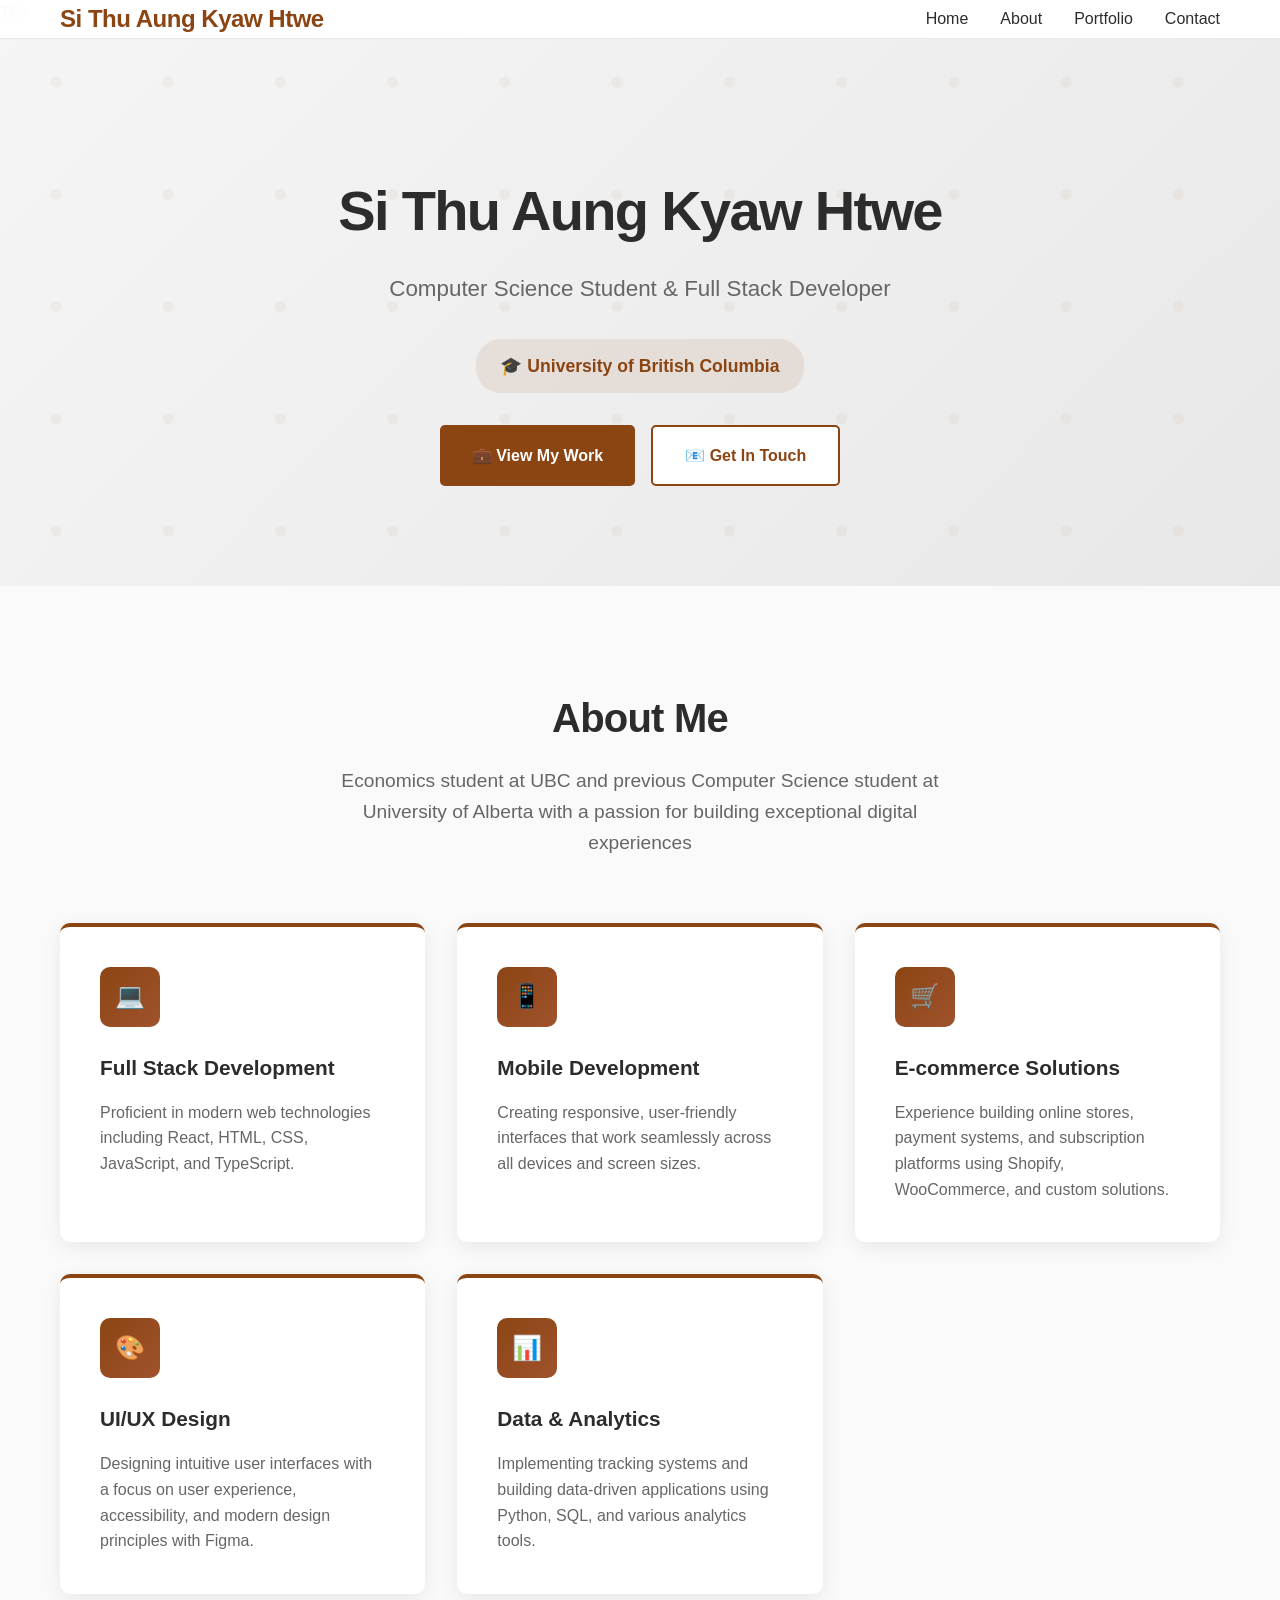
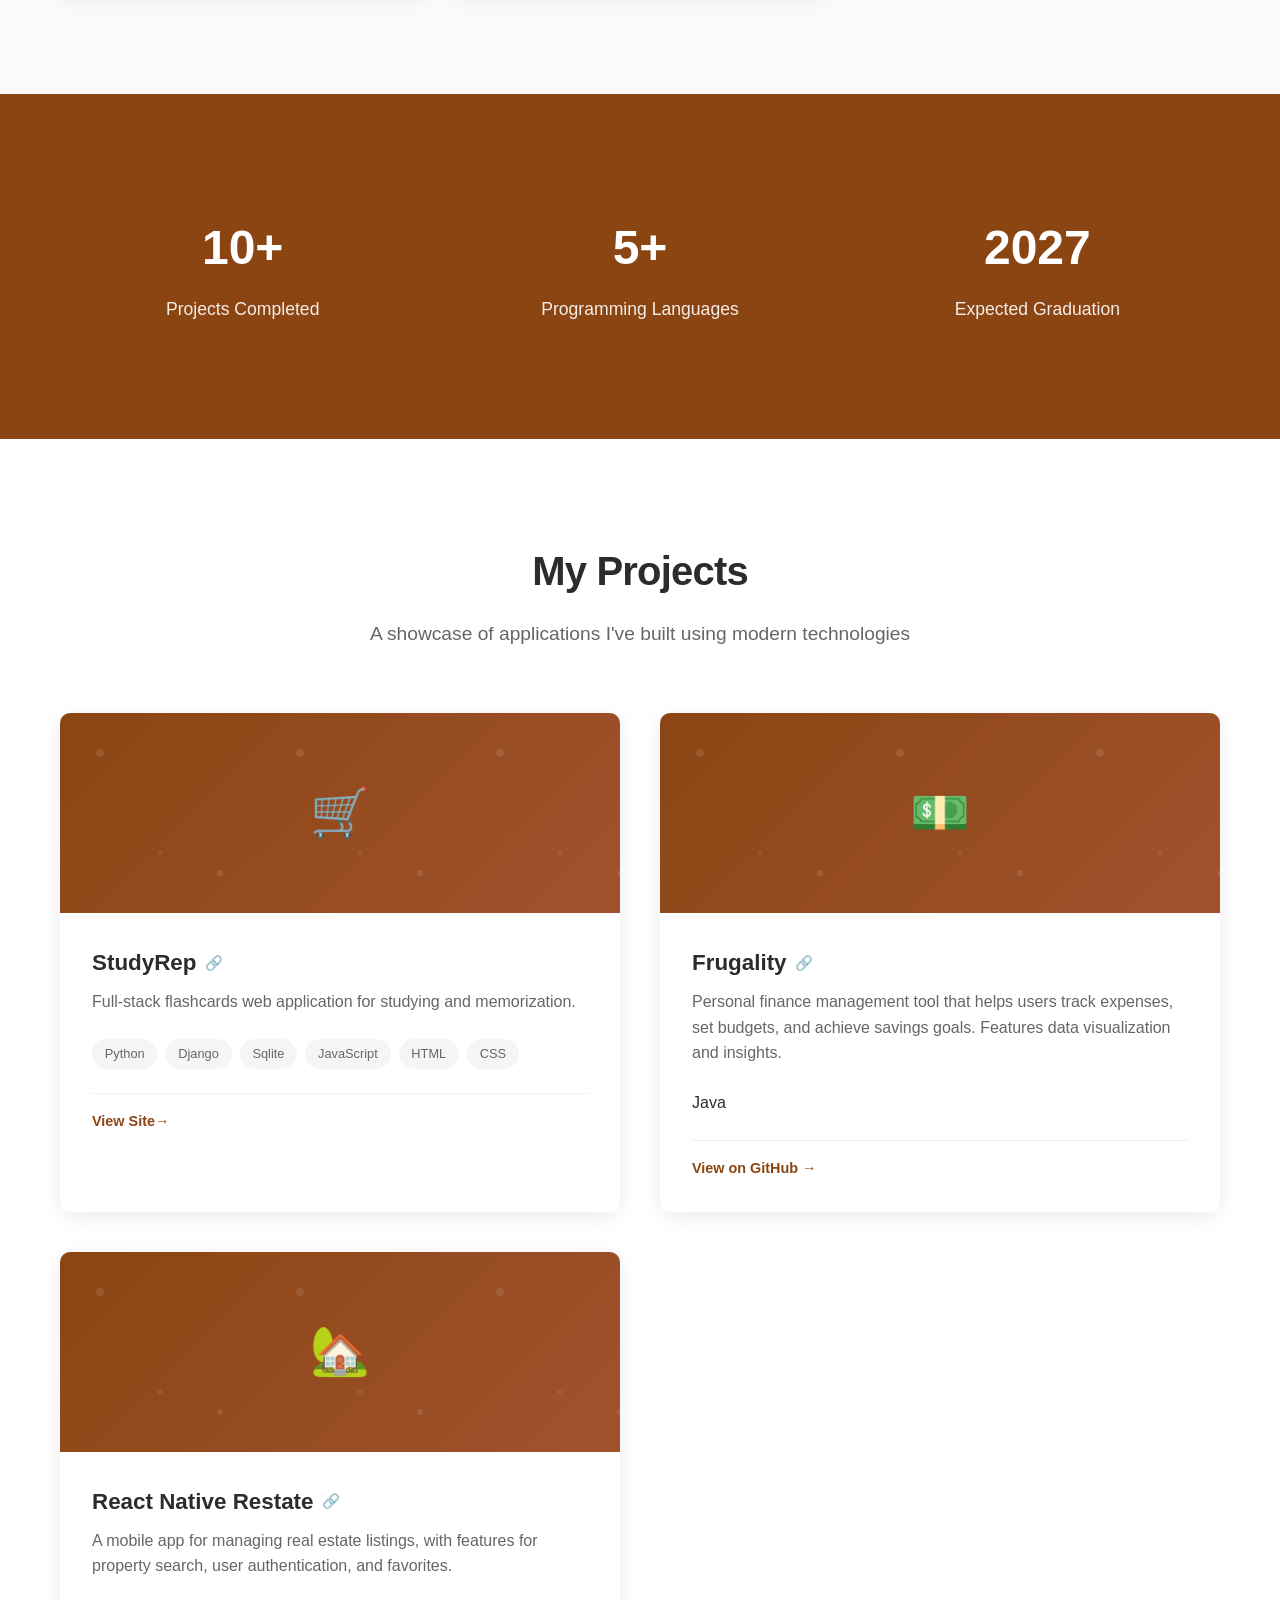
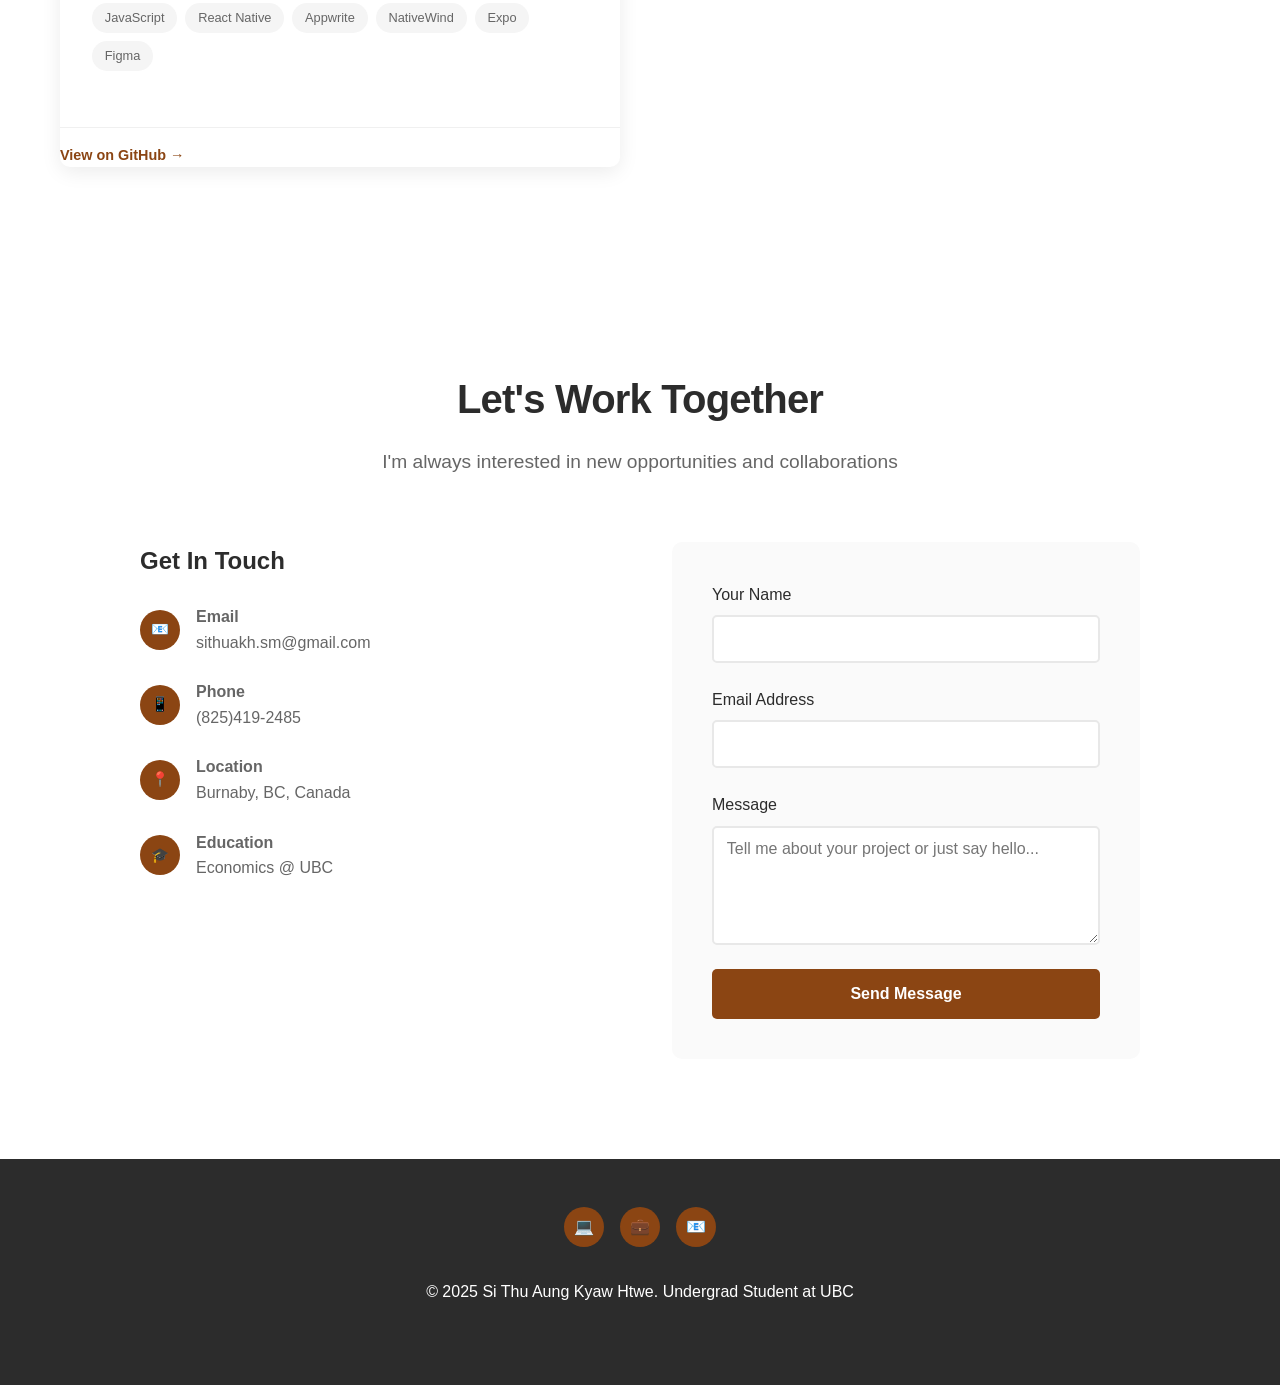
==== index.html @ 20fc5882 "Initial commit: Add portfolio website" ====
The <!DOCTYPE html>
<html lang="en">
<head>
    <meta charset="UTF-8">
    <meta name="viewport" content="width=device-width, initial-scale=1.0">
    <title>Si Thu - Full Stack Developer</title>
    <link rel="stylesheet" href="css/styles.css">
</head>
<body>
    <header id="header">
        <nav class="container">
            <div class="logo">Si Thu Aung Kyaw Htwe</div>
            <ul class="nav-links">
                <li><a href="#home">Home</a></li>
                <li><a href="#about">About</a></li>
                <li><a href="#portfolio">Portfolio</a></li>
                <li><a href="#contact">Contact</a></li>
            </ul>
        </nav>
    </header>

    <section id="home" class="hero">
        <div class="container hero-content">
            <h1>Si Thu Aung Kyaw Htwe</h1>
            <p class="subtitle">Computer Science Student & Full Stack Developer</p>
            <div class="focus-text">🎓 University of British Columbia</div>
            <div class="cta-buttons">
                <a href="#portfolio" class="btn btn-primary">
                    💼 View My Work
                </a>
                <a href="#contact" class="btn btn-secondary">
                    📧 Get In Touch
                </a>
            </div>
        </div>
    </section>

    <section id="about" class="expertise">
        <div class="container">
            <div class="section-header">
                <h2 class="section-title">About Me</h2>
                <p class="section-subtitle">Economics student at UBC and previous Computer Science student at University of Alberta with a passion for building exceptional digital experiences</p>
            </div>
            <div class="expertise-grid">
                <div class="expertise-card fade-in stagger-1">
                    <div class="expertise-icon">💻</div>
                    <h3>Full Stack Development</h3>
                    <p>Proficient in modern web technologies including React, HTML, CSS, JavaScript, and TypeScript.</p>
                </div>
                <div class="expertise-card fade-in stagger-2">
                    <div class="expertise-icon">📱</div>
                    <h3>Mobile Development</h3>
                    <p>Creating responsive, user-friendly interfaces that work seamlessly across all devices and screen sizes.</p>
                </div>
                <div class="expertise-card fade-in stagger-3">
                    <div class="expertise-icon">🛒</div>
                    <h3>E-commerce Solutions</h3>
                    <p>Experience building online stores, payment systems, and subscription platforms using Shopify, WooCommerce, and custom solutions.</p>
                </div>
                <div class="expertise-card fade-in stagger-1">
                    <div class="expertise-icon">🎨</div>
                    <h3>UI/UX Design</h3>
                    <p>Designing intuitive user interfaces with a focus on user experience, accessibility, and modern design principles with Figma.</p>
                </div>
                <div class="expertise-card fade-in stagger-2">
                    <div class="expertise-icon">📊</div>
                    <h3>Data & Analytics</h3>
                    <p>Implementing tracking systems and building data-driven applications using Python, SQL, and various analytics tools.</p>
                </div>
            </div>
        </div>
    </section>

    <section class="stats">
        <div class="container">
            <div class="stats-grid">
                <div class="stat-item">
                    <div class="stat-number">10+</div>
                    <div class="stat-label">Projects Completed</div>
                </div>
                <div class="stat-item">
                    <div class="stat-number">5+</div>
                    <div class="stat-label">Programming Languages</div>
                </div>
                <div class="stat-item">
                    <div class="stat-number">2027</div>
                    <div class="stat-label">Expected Graduation</div>
                </div>
            </div>
        </div>
    </section>

    <section id="portfolio" class="portfolio">
        <div class="container">
            <div class="section-header">
                <h2 class="section-title">My Projects</h2>
                <p class="section-subtitle">A showcase of applications I've built using modern technologies</p>
            </div>
            <div class="portfolio-grid">
                <a href="https://studyrep.org" target="_blank" class="project-card">
                    <div class="project-image">🛒</div>
                    <div class="project-content">
                        <h3 class="project-title">StudyRep<span class="github-icon">🔗</span></h3>
                        <p class="project-description">Full-stack flashcards web application for studying and memorization.</p>
                        <div class="project-tags">
                            <span class="tag">Python</span>
                            <span class="tag">Django</span>
                            <span class="tag">Sqlite</span>
                            <span class="tag">JavaScript</span>
                            <span class="tag">HTML</span>
                            <span class="tag">CSS</span>
                        </div>
                        <div class="project-footer">
                            <span class="view-project">View Site→</span>
                        </div>
                    </div>
                </a>
                
                <a href="https://github.com/samstakh/frugality" target="_blank" class="project-card">
                    <div class="project-image">💵</div>
                    <div class="project-content">
                        <h3 class="project-title">Frugality <span class="github-icon">🔗</span></h3>
                        <p class="project-description">Personal finance management tool that helps users track expenses, set budgets, and achieve savings goals. Features data visualization and insights.</p>
                        <div class="project-tags"
                            <span class="tag">Java</span>
                        </div>
                        <div class="project-footer">
                            <span class="view-project">View on GitHub →</span>
                        </div>
                    </div>
                </a>

                <a href="https://github.com/samstakh/react_native_restate" target="_blank" class="project-card">
                    <div class="project-image">🏡</div>
                    <div class="project-content">
                        <h3 class="project-title">React Native Restate <span class="github-icon">🔗</span></h3>
                        <p class="project-description">A mobile app for managing real estate listings, with features for property search, user authentication, and favorites.</p>
                        <div class="project-tags">
                            <span class="tag">JavaScript</span>
                            <span class="tag">React Native</span>
                            <span class="tag">Appwrite</span>
                            <span class="tag">NativeWind</span>
                            <span class="tag">Expo</span>
                            <span class="tag">Figma</span>
                        </div>
                        </div>
                        <div class="project-footer">
                            <span class="view-project">View on GitHub →</span>
                        </div>
                    </div>
                </a>
            </div>
        </div>
    </section>

    <section id="contact" class="contact">
        <div class="container">
            <div class="section-header">
                <h2 class="section-title">Let's Work Together</h2>
                <p class="section-subtitle">I'm always interested in new opportunities and collaborations</p>
            </div>
            <div class="contact-content">
                <div class="contact-info">
                    <h3>Get In Touch</h3>
                    <div class="contact-item">
                        <div class="contact-icon">📧</div>
                        <div>
                            <strong>Email</strong><br>
                            sithuakh.sm@gmail.com
                        </div>
                    </div>
                    <div class="contact-item">
                        <div class="contact-icon">📱</div>
                        <div>
                            <strong>Phone</strong><br>
                            (825)419-2485
                        </div>
                    </div>
                    <div class="contact-item">
                        <div class="contact-icon">📍</div>
                        <div>
                            <strong>Location</strong><br>
                            Burnaby, BC, Canada
                        </div>
                    </div>
                    <div class="contact-item">
                        <div class="contact-icon">🎓</div>
                        <div>
                            <strong>Education</strong><br>
                            Economics @ UBC
                        </div>
                    </div>
                </div>
                
                <form class="contact-form" onsubmit="handleSubmit(event)">
                    <div class="form-group">
                        <label for="name">Your Name</label>
                        <input type="text" id="name" name="name" required>
                    </div>
                    <div class="form-group">
                        <label for="email">Email Address</label>
                        <input type="email" id="email" name="email" required>
                    </div>
                    <div class="form-group">
                        <label for="project">Message</label>
                        <textarea id="project" name="project" rows="5" placeholder="Tell me about your project or just say hello..." required></textarea>
                    </div>
                    <button type="submit" class="submit-btn">Send Message</button>
                </form>
            </div>
        </div>
    </section>

    <footer>
        <div class="container">
            <div class="footer-content">
                <div class="social-links">
                    <a href="https://github.com/samstakh" target="_blank" class="social-link">💻</a>
                    <a href="https://www.linkedin.com/in/si-thu-aung-kyaw-htwe-828872287" target="_blank" class="social-link">💼</a>
                    <a href="mailto:sithuakh.sm@gmail.com" class="social-link">📧</a>
                </div>
                <p>&copy; 2025 Si Thu Aung Kyaw Htwe. Undergrad Student at UBC</p>
            </div>
        </div>
    </footer>

    <script>
        // Header scroll effect
        window.addEventListener('scroll', function() {
            const header = document.getElementById('header');
            if (window.scrollY > 100) {
                header.classList.add('header-scrolled');
            } else {
                header.classList.remove('header-scrolled');
            }
        });

        // Smooth scrolling for navigation links
        document.querySelectorAll('a[href^="#"]').forEach(anchor => {
            anchor.addEventListener('click', function (e) {
                e.preventDefault();
                const target = document.querySelector(this.getAttribute('href'));
                target.scrollIntoView({
                    behavior: 'smooth',
                    block: 'start'
                });
            });
        });

        // Form submission handler
        function handleSubmit(event) {
            event.preventDefault();
            alert('Thank you for your message! I\'ll get back to you soon.');
            event.target.reset();
        }

        // Add animation on scroll
        const observerOptions = {
            threshold: 0.1,
            rootMargin: '0px 0px -50px 0px'
        };

        const observer = new IntersectionObserver(function(entries) {
            entries.forEach(entry => {
                if (entry.isIntersecting) {
                    entry.target.style.opacity = '1';
                    entry.target.style.transform = 'translateY(0)';
                }
            });
        }, observerOptions);

        // Observe elements for animation
        document.querySelectorAll('.expertise-card, .project-card').forEach(el => {
            el.style.opacity = '0';
            el.style.transform = 'translateY(30px)';
            el.style.transition = 'all 0.6s ease-out';
            observer.observe(el);
        });
    </script>
</body>
</html>
---- css/styles.css ----
* {
    margin: 0;
    padding: 0;
    box-sizing: border-box;
}

body {
    font-family: -apple-system, BlinkMacSystemFont, 'Segoe UI', Roboto, 'Helvetica Neue', Arial, sans-serif;
    line-height: 1.6;
    color: #2c2c2c;
    scroll-behavior: smooth;
}

.container {
    max-width: 1200px;
    margin: 0 auto;
    padding: 0 20px;
}

/* Header & Navigation */
header {
    background: rgba(255, 255, 255, 0.95);
    backdrop-filter: blur(10px);
    border-bottom: 1px solid #e8e8e8;
    position: fixed;
    width: 100%;
    top: 0;
    z-index: 1000;
    transition: all 0.3s ease;
}

.header-scrolled {
    box-shadow: 0 2px 20px rgba(0,0,0,0.1);
}

nav {
    display: flex;
    justify-content: space-between;
    align-items: center;
    padding: 1rem 0;
}

.logo {
    font-size: 1.5rem;
    font-weight: 700;
    color: #8B4513;
    letter-spacing: -0.02em;
}

.nav-links {
    display: flex;
    list-style: none;
    gap: 2rem;
}

.nav-links a {
    color: #2c2c2c;
    text-decoration: none;
    font-weight: 500;
    transition: color 0.3s;
    position: relative;
}

.nav-links a::after {
    content: '';
    position: absolute;
    bottom: -5px;
    left: 0;
    width: 0;
    height: 2px;
    background: #8B4513;
    transition: width 0.3s;
}

.nav-links a:hover::after {
    width: 100%;
}

.nav-links a:hover {
    color: #8B4513;
}

/* Hero Section */
.hero {
    background: linear-gradient(135deg, #f5f5f5 0%, #e8e8e8 100%);
    padding: 140px 0 100px;
    text-align: center;
    position: relative;
    overflow: hidden;
}

.hero::before {
    content: '';
    position: absolute;
    top: 0;
    left: 0;
    right: 0;
    bottom: 0;
    background: url('data:image/svg+xml,<svg xmlns="http://www.w3.org/2000/svg" viewBox="0 0 100 100"><defs><pattern id="coffee-pattern" width="20" height="20" patternUnits="userSpaceOnUse"><circle cx="10" cy="10" r="1" fill="rgba(139,69,19,0.1)"/></pattern></defs><rect width="100" height="100" fill="url(%23coffee-pattern)"/></svg>');
    opacity: 0.5;
}

.hero-content {
    position: relative;
    z-index: 2;
}

.hero h1 {
    font-size: 3.5rem;
    font-weight: 700;
    margin-bottom: 1rem;
    color: #2c2c2c;
    letter-spacing: -0.03em;
}

.hero .subtitle {
    font-size: 1.4rem;
    color: #666;
    margin-bottom: 2rem;
    font-weight: 400;
}

.hero .focus-text {
    font-size: 1.1rem;
    color: #8B4513;
    background: rgba(139, 69, 19, 0.1);
    padding: 0.8rem 1.5rem;
    border-radius: 25px;
    display: inline-block;
    margin-bottom: 2rem;
    font-weight: 600;
}

.cta-buttons {
    display: flex;
    gap: 1rem;
    justify-content: center;
    flex-wrap: wrap;
}

.btn {
    display: inline-flex;
    align-items: center;
    gap: 0.5rem;
    padding: 1rem 2rem;
    text-decoration: none;
    border-radius: 5px;
    font-weight: 600;
    transition: all 0.3s;
    font-size: 1rem;
}

.btn-primary {
    background: #8B4513;
    color: white;
}

.btn-primary:hover {
    background: #6B3410;
    transform: translateY(-2px);
    box-shadow: 0 5px 15px rgba(139, 69, 19, 0.3);
}

.btn-secondary {
    background: white;
    color: #8B4513;
    border: 2px solid #8B4513;
}

.btn-secondary:hover {
    background: #8B4513;
    color: white;
    transform: translateY(-2px);
}

/* Section Styles */
section {
    padding: 100px 0;
}

.section-header {
    text-align: center;
    margin-bottom: 4rem;
}

.section-title {
    font-size: 2.5rem;
    font-weight: 700;
    color: #2c2c2c;
    margin-bottom: 1rem;
    letter-spacing: -0.02em;
}

.section-subtitle {
    font-size: 1.2rem;
    color: #666;
    max-width: 600px;
    margin: 0 auto;
}

/* Expertise Section */
.expertise {
    background: #fafafa;
}

.expertise-grid {
    display: grid;
    grid-template-columns: repeat(auto-fit, minmax(300px, 1fr));
    gap: 2rem;
}

.expertise-card {
    background: white;
    padding: 2.5rem;
    border-radius: 10px;
    box-shadow: 0 5px 20px rgba(0,0,0,0.08);
    transition: all 0.3s;
    border-top: 4px solid #8B4513;
}

.expertise-card:hover {
    transform: translateY(-5px);
    box-shadow: 0 10px 30px rgba(0,0,0,0.12);
}

.expertise-icon {
    width: 60px;
    height: 60px;
    background: linear-gradient(135deg, #8B4513, #A0522D);
    border-radius: 10px;
    display: flex;
    align-items: center;
    justify-content: center;
    font-size: 1.5rem;
    color: white;
    margin-bottom: 1.5rem;
}

.expertise-card h3 {
    font-size: 1.3rem;
    font-weight: 700;
    color: #2c2c2c;
    margin-bottom: 1rem;
}

.expertise-card p {
    color: #666;
    line-height: 1.6;
}

/* Portfolio Section */
.portfolio-grid {
    display: grid;
    grid-template-columns: repeat(auto-fit, minmax(400px, 1fr));
    gap: 2.5rem;
}

.project-card {
    background: white;
    border-radius: 10px;
    overflow: hidden;
    box-shadow: 0 5px 20px rgba(0,0,0,0.08);
    transition: all 0.3s;
    text-decoration: none;
    color: inherit;
    display: block;
}

.project-card:hover {
    transform: translateY(-8px);
    box-shadow: 0 15px 40px rgba(0,0,0,0.15);
    text-decoration: none;
    color: inherit;
}

.project-image {
    height: 200px;
    background: linear-gradient(135deg, #8B4513, #A0522D);
    display: flex;
    align-items: center;
    justify-content: center;
    font-size: 3rem;
    color: white;
    position: relative;
    overflow: hidden;
}

.project-image::before {
    content: '';
    position: absolute;
    top: 0;
    left: 0;
    right: 0;
    bottom: 0;
    background: url('data:image/svg+xml,<svg xmlns="http://www.w3.org/2000/svg" viewBox="0 0 100 100"><circle cx="20" cy="20" r="2" fill="rgba(255,255,255,0.1)"/><circle cx="80" cy="80" r="1.5" fill="rgba(255,255,255,0.1)"/><circle cx="50" cy="70" r="1" fill="rgba(255,255,255,0.1)"/></svg>');
}

.project-content {
    padding: 2rem;
}

.project-title {
    font-size: 1.4rem;
    font-weight: 700;
    color: #2c2c2c;
    margin-bottom: 0.5rem;
    display: flex;
    align-items: center;
    gap: 0.5rem;
}

.github-icon {
    color: #8B4513;
    font-size: 0.9rem;
    opacity: 0.7;
}

.project-description {
    color: #666;
    margin-bottom: 1.5rem;
    line-height: 1.6;
}

.project-tags {
    display: flex;
    flex-wrap: wrap;
    gap: 0.5rem;
    margin-bottom: 1.5rem;
}

.tag {
    background: #f5f5f5;
    color: #666;
    padding: 0.3rem 0.8rem;
    border-radius: 15px;
    font-size: 0.8rem;
    font-weight: 500;
}

.project-footer {
    display: flex;
    justify-content: space-between;
    align-items: center;
    padding-top: 1rem;
    border-top: 1px solid #f0f0f0;
}

.view-project {
    color: #8B4513;
    font-weight: 600;
    font-size: 0.9rem;
}

.project-card:hover .view-project {
    transform: translateX(5px);
}

.project-card:hover .github-icon {
    opacity: 1;
}

/* Stats Section */
.stats {
    background: #8B4513;
    color: white;
    text-align: center;
}

.stats-grid {
    display: grid;
    grid-template-columns: repeat(auto-fit, minmax(200px, 1fr));
    gap: 2rem;
}

.stat-item {
    padding: 1rem;
}

.stat-number {
    font-size: 3rem;
    font-weight: 700;
    margin-bottom: 0.5rem;
}

.stat-label {
    font-size: 1.1rem;
    opacity: 0.9;
}

/* Testimonial Section */
.testimonial {
    background: #fafafa;
    text-align: center;
}

.testimonial-content {
    max-width: 800px;
    margin: 0 auto;
}

.testimonial-text {
    font-size: 1.3rem;
    font-style: italic;
    color: #444;
    margin-bottom: 2rem;
    line-height: 1.6;
}

.testimonial-author {
    font-weight: 600;
    color: #8B4513;
}

/* Contact Section */
.contact {
    background: white;
}

.contact-content {
    display: grid;
    grid-template-columns: 1fr 1fr;
    gap: 4rem;
    max-width: 1000px;
    margin: 0 auto;
}

.contact-info h3 {
    font-size: 1.5rem;
    color: #2c2c2c;
    margin-bottom: 1.5rem;
}

.contact-item {
    display: flex;
    align-items: center;
    gap: 1rem;
    margin-bottom: 1.5rem;
    color: #666;
}

.contact-icon {
    width: 40px;
    height: 40px;
    background: #8B4513;
    border-radius: 50%;
    display: flex;
    align-items: center;
    justify-content: center;
    color: white;
    font-size: 0.9rem;
}

.contact-form {
    background: #fafafa;
    padding: 2.5rem;
    border-radius: 10px;
}

.form-group {
    margin-bottom: 1.5rem;
}

.form-group label {
    display: block;
    margin-bottom: 0.5rem;
    color: #2c2c2c;
    font-weight: 500;
}

.form-group input,
.form-group textarea {
    width: 100%;
    padding: 0.8rem;
    border: 2px solid #e8e8e8;
    border-radius: 5px;
    font-size: 1rem;
    transition: border-color 0.3s;
    font-family: inherit;
}

.form-group input:focus,
.form-group textarea:focus {
    outline: none;
    border-color: #8B4513;
}

.submit-btn {
    background: #8B4513;
    color: white;
    padding: 1rem 2rem;
    border: none;
    border-radius: 5px;
    cursor: pointer;
    font-size: 1rem;
    font-weight: 600;
    transition: all 0.3s;
    width: 100%;
}

.submit-btn:hover {
    background: #6B3410;
    transform: translateY(-2px);
}

/* Footer */
footer {
    background: #2c2c2c;
    color: white;
    text-align: center;
    padding: 3rem 0;
}

.footer-content {
    margin-bottom: 2rem;
}

.social-links {
    display: flex;
    justify-content: center;
    gap: 1rem;
    margin-bottom: 2rem;
}

.social-link {
    width: 40px;
    height: 40px;
    background: #8B4513;
    border-radius: 50%;
    display: flex;
    align-items: center;
    justify-content: center;
    color: white;
    text-decoration: none;
    transition: all 0.3s;
}

.social-link:hover {
    background: #A0522D;
    transform: translateY(-2px);
}

/* Mobile Responsive */
@media (max-width: 768px) {
    .nav-links {
        display: none;
    }

    .hero h1 {
        font-size: 2.5rem;
    }

    .cta-buttons {
        flex-direction: column;
        align-items: center;
    }

    .contact-content {
        grid-template-columns: 1fr;
    }

    .portfolio-grid {
        grid-template-columns: 1fr;
    }

    .expertise-grid {
        grid-template-columns: 1fr;
    }

    .stats-grid {
        grid-template-columns: repeat(2, 1fr);
    }
}

/* Animations */
@keyframes fadeInUp {
    from {
        opacity: 0;
        transform: translateY(30px);
    }
    to {
        opacity: 1;
        transform: translateY(0);
    }
}

.fade-in {
    animation: fadeInUp 0.6s ease-out;
}

.stagger-1 { animation-delay: 0.1s; }
.stagger-2 { animation-delay: 0.2s; }
.stagger-3 { animation-delay: 0.3s; }
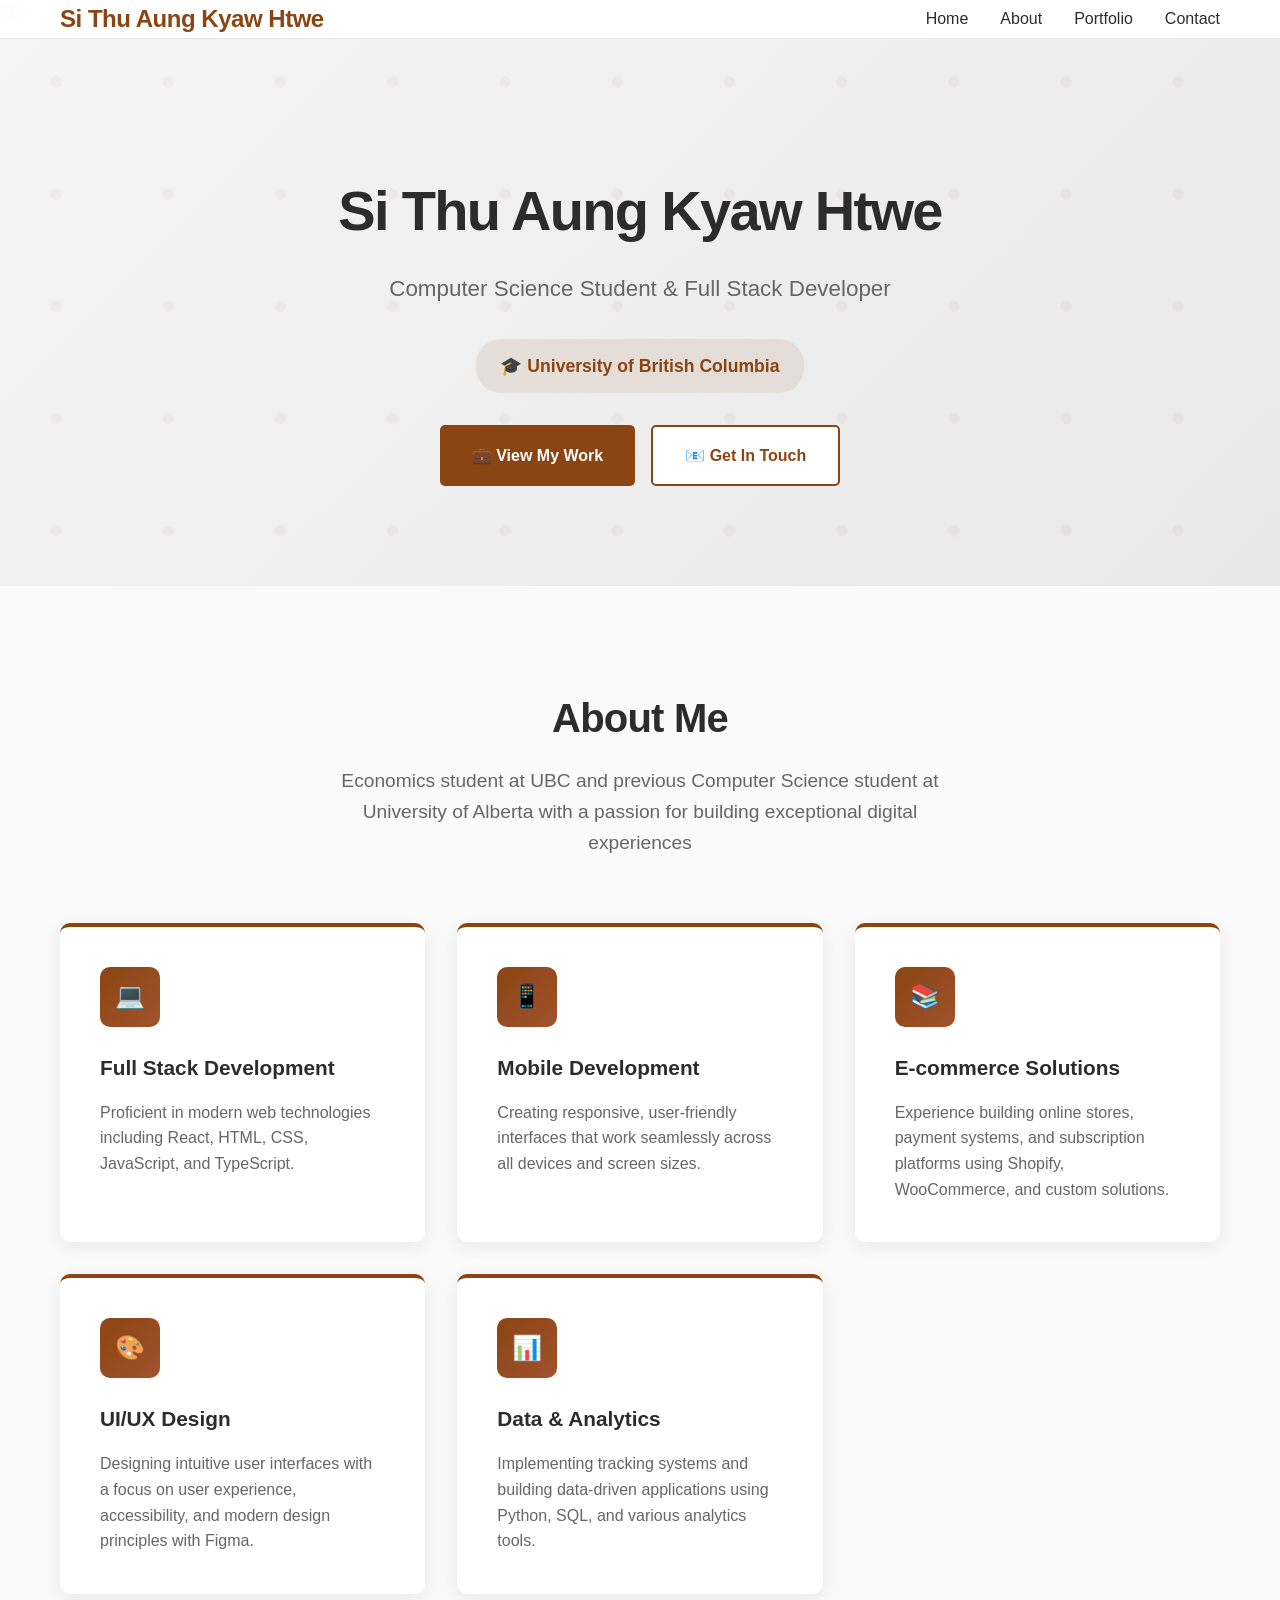
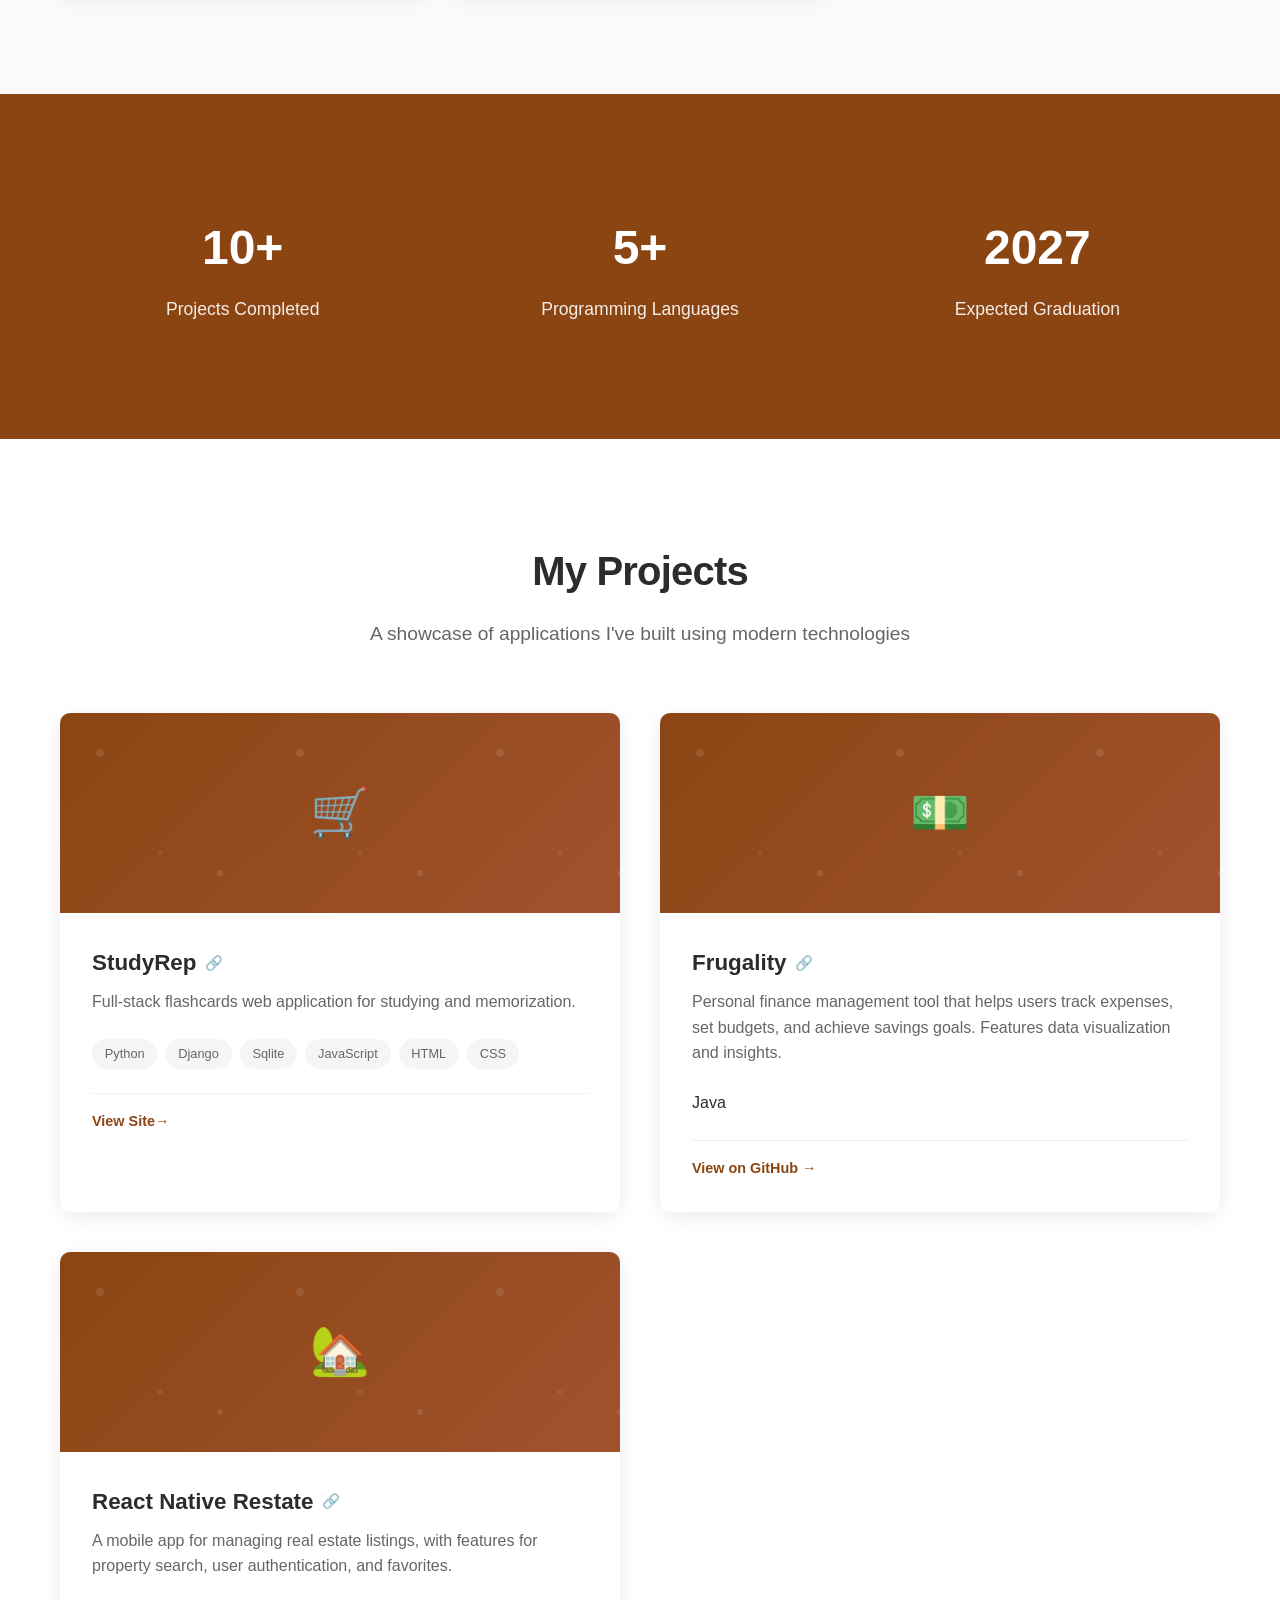
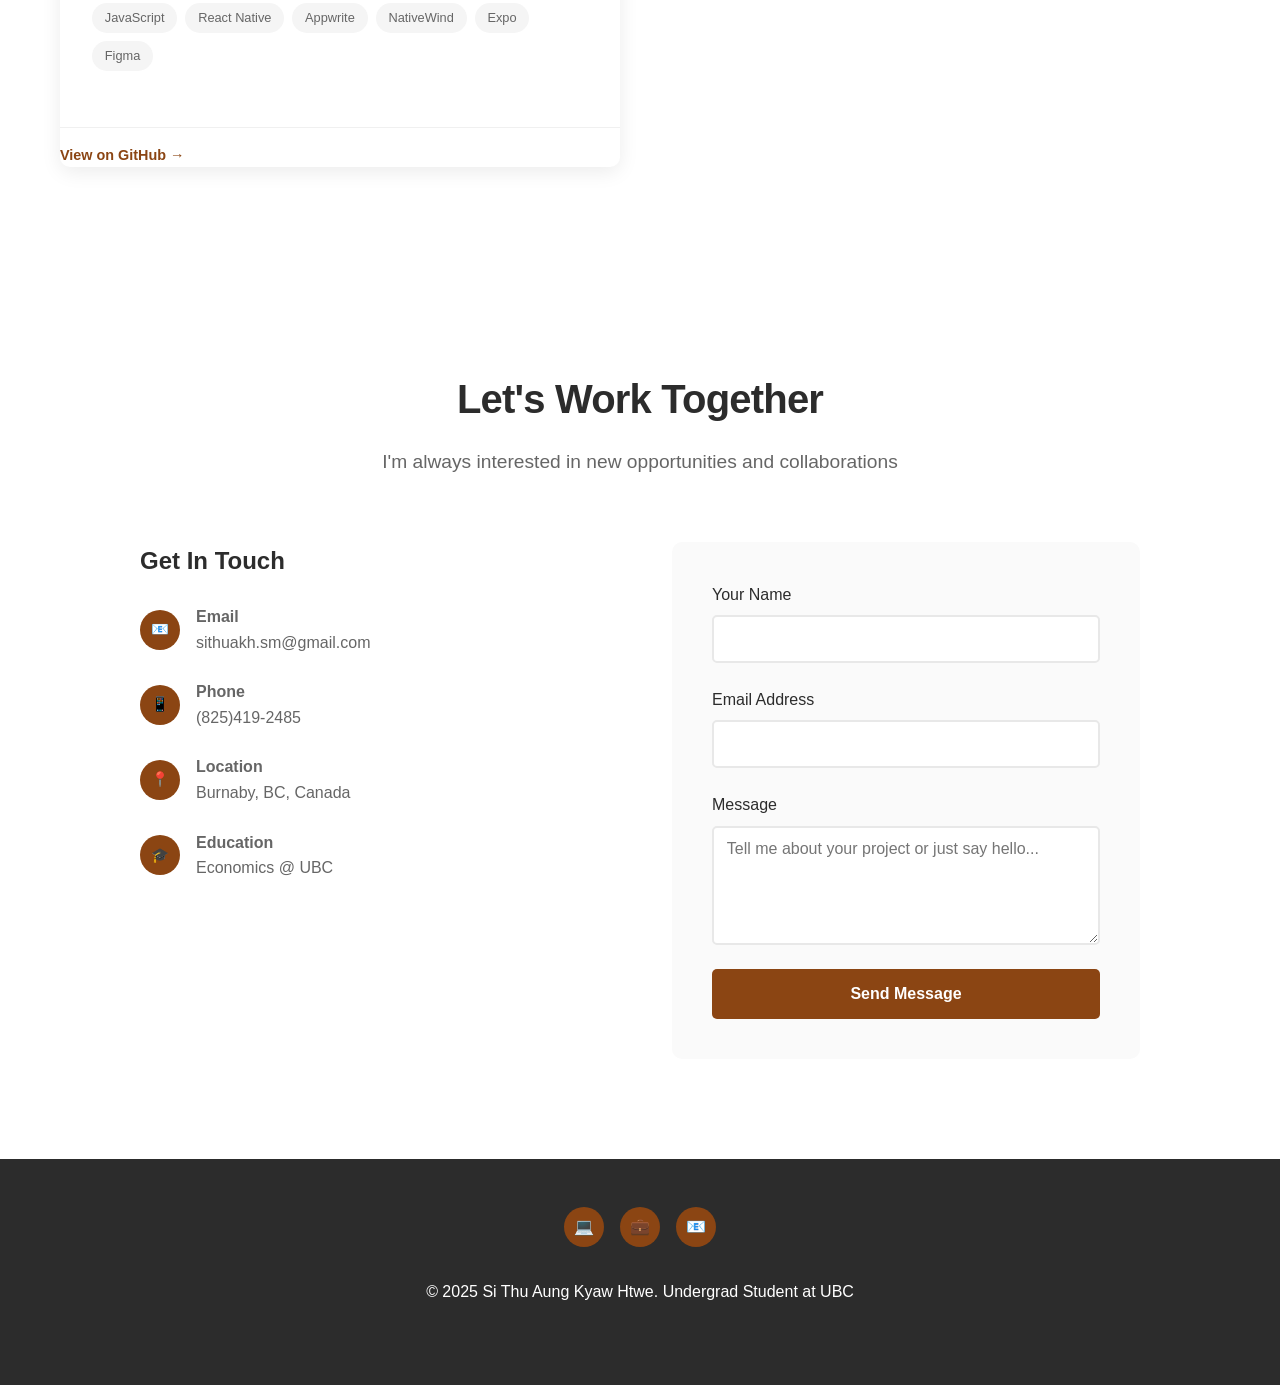
==== commit 522dd363: "changed emoji" ====
--- a/index.html
+++ b/index.html
@@ -53,7 +53,7 @@
                     <p>Creating responsive, user-friendly interfaces that work seamlessly across all devices and screen sizes.</p>
                 </div>
                 <div class="expertise-card fade-in stagger-3">
-                    <div class="expertise-icon">🛒</div>
+                    <div class="expertise-icon">📚</div>
                     <h3>E-commerce Solutions</h3>
                     <p>Experience building online stores, payment systems, and subscription platforms using Shopify, WooCommerce, and custom solutions.</p>
                 </div>
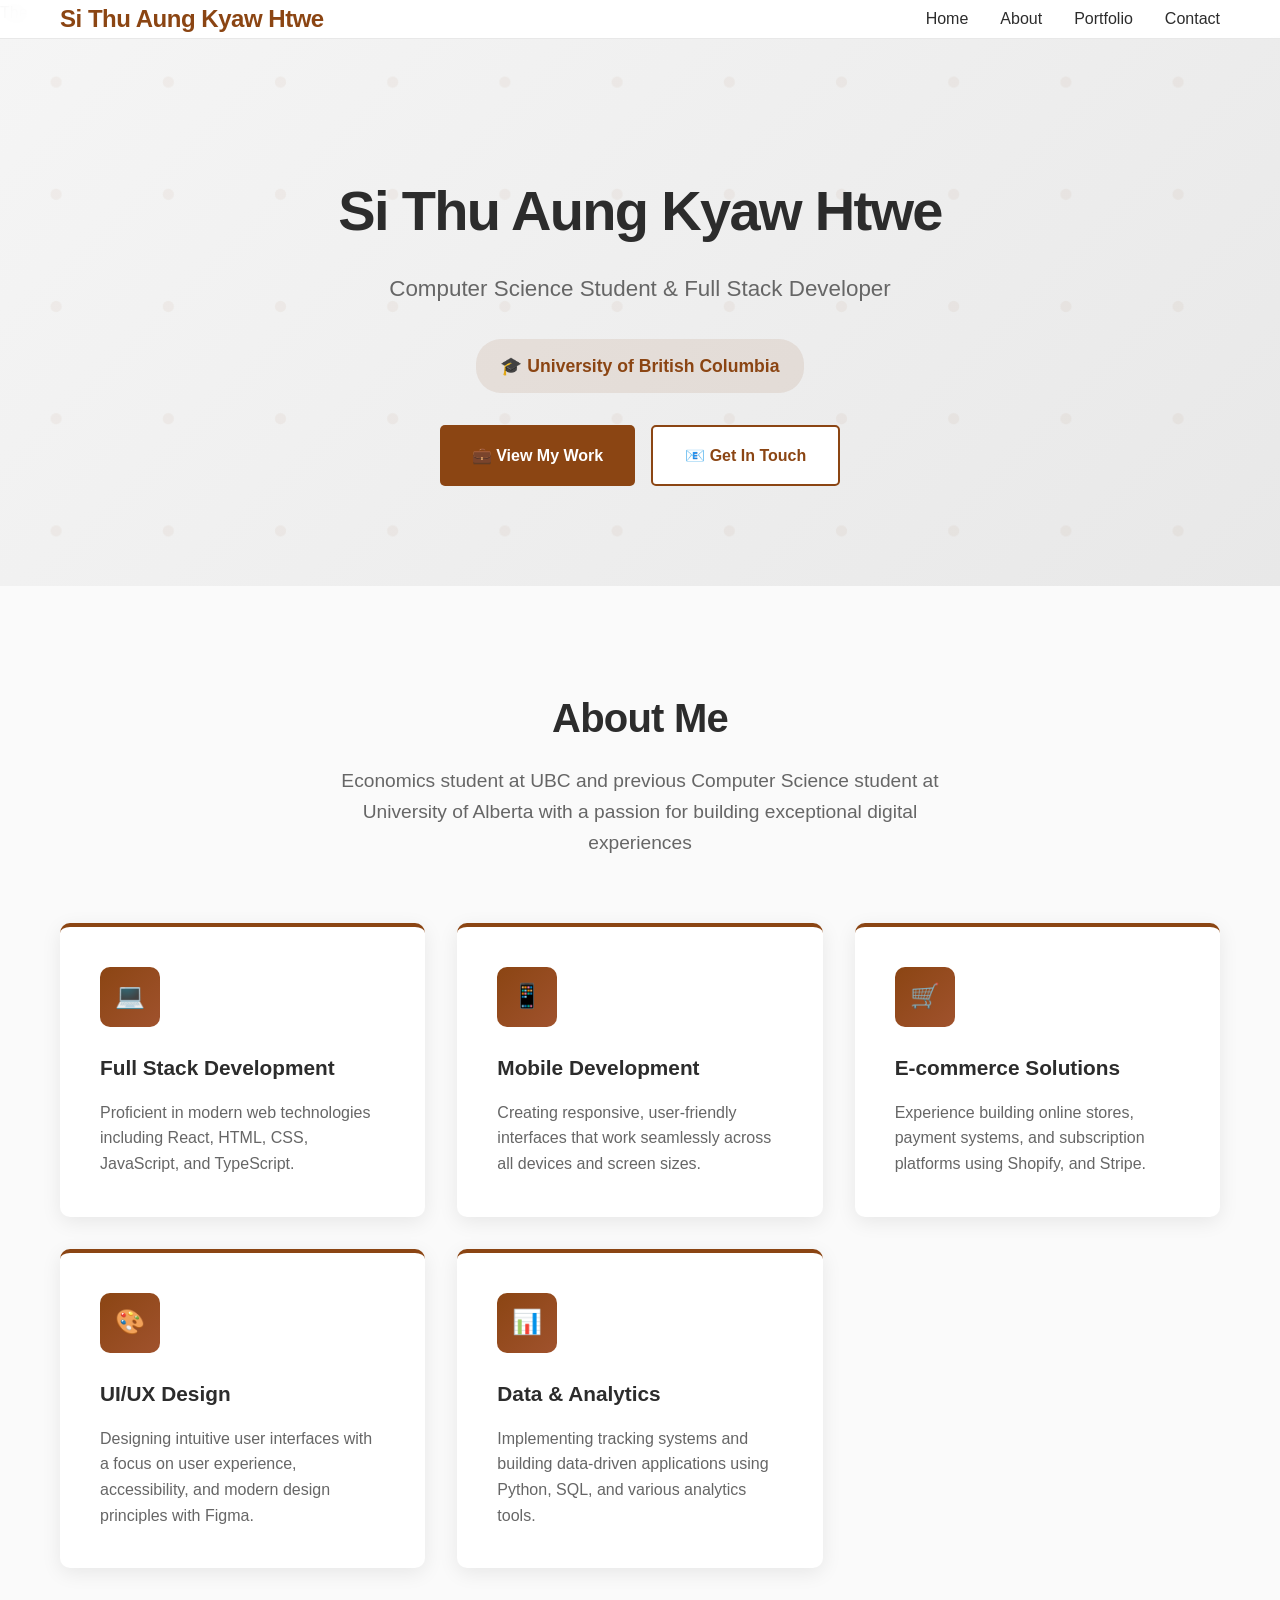
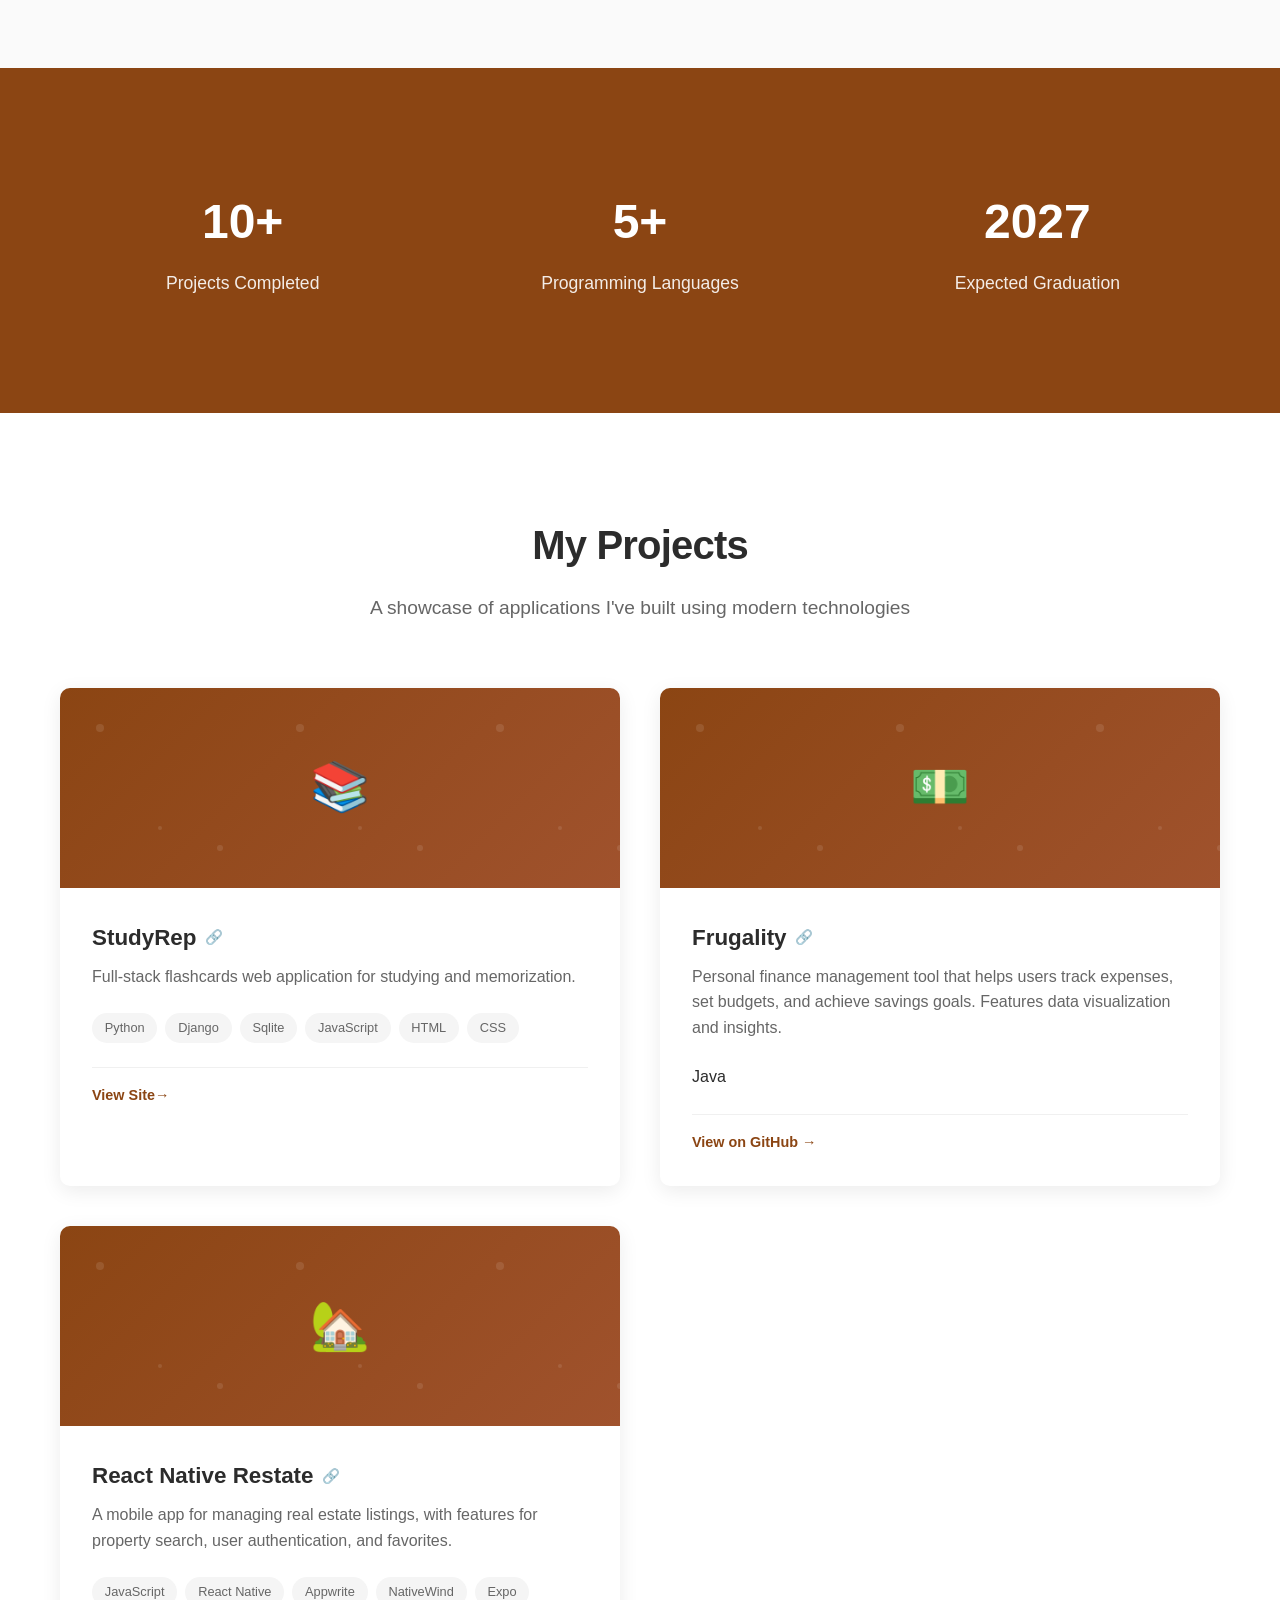
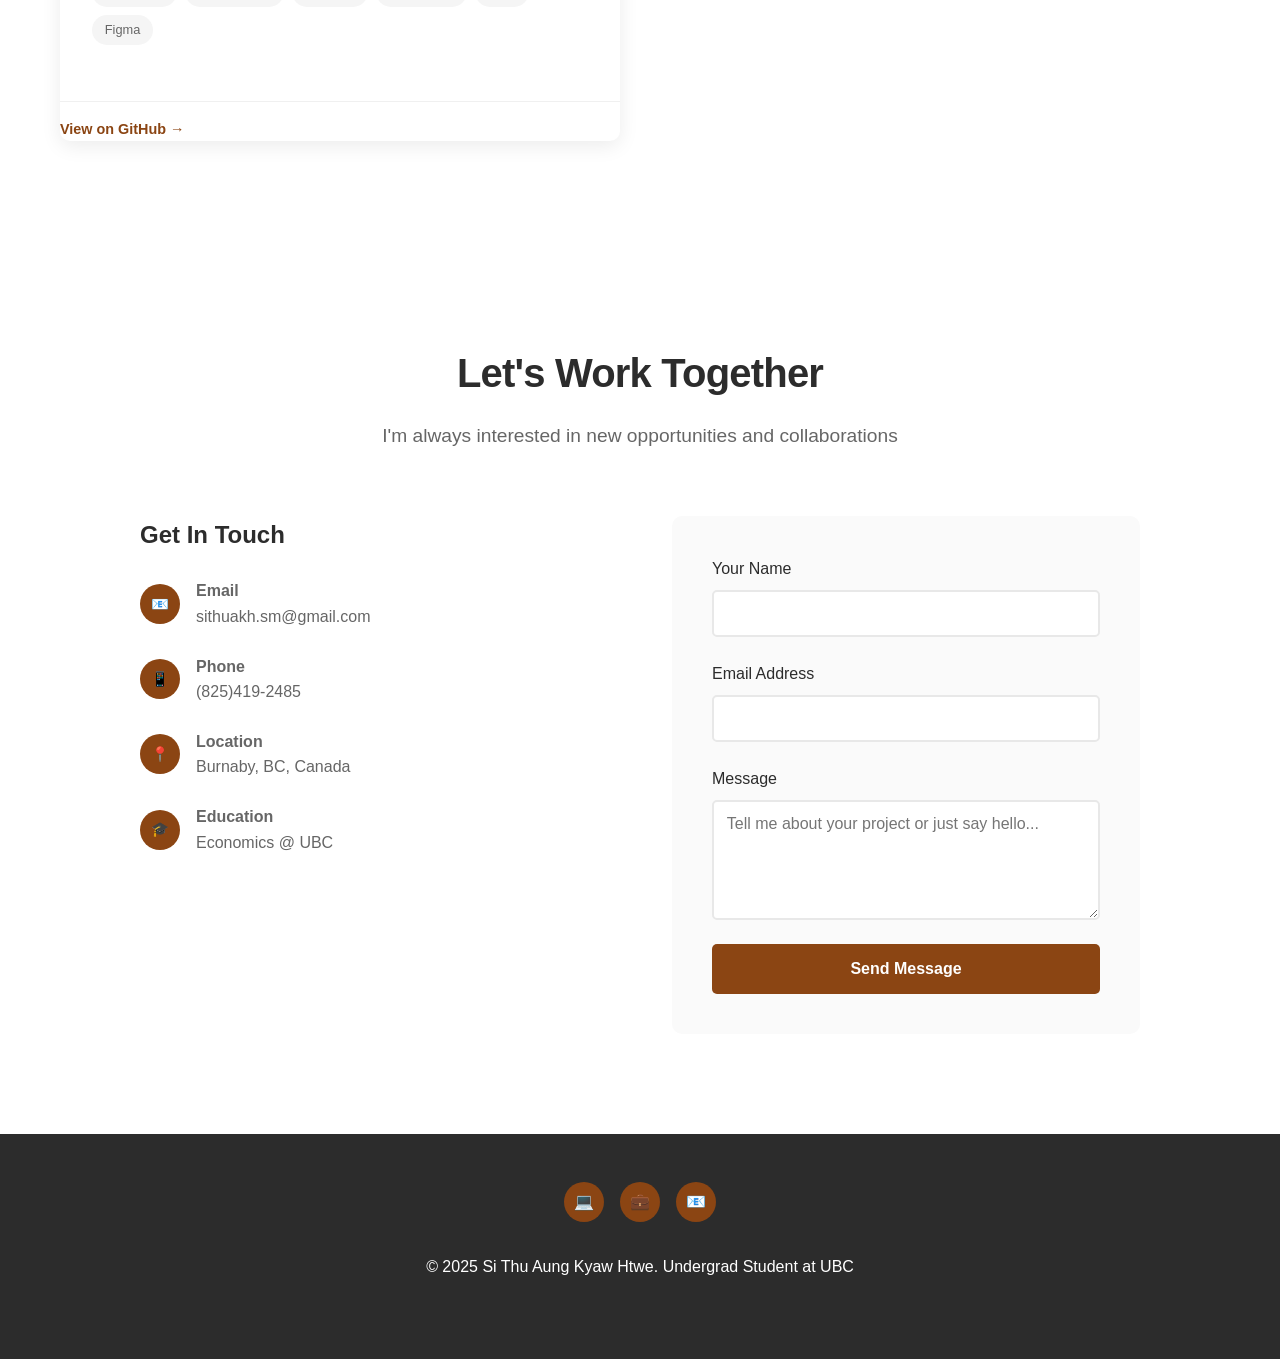
==== commit 4faae122: "changed emoji" ====
--- a/index.html
+++ b/index.html
@@ -53,9 +53,9 @@
                     <p>Creating responsive, user-friendly interfaces that work seamlessly across all devices and screen sizes.</p>
                 </div>
                 <div class="expertise-card fade-in stagger-3">
-                    <div class="expertise-icon">📚</div>
+                    <div class="expertise-icon">🛒</div>
                     <h3>E-commerce Solutions</h3>
-                    <p>Experience building online stores, payment systems, and subscription platforms using Shopify, WooCommerce, and custom solutions.</p>
+                    <p>Experience building online stores, payment systems, and subscription platforms using Shopify, and Stripe.</p>
                 </div>
                 <div class="expertise-card fade-in stagger-1">
                     <div class="expertise-icon">🎨</div>
@@ -98,7 +98,7 @@
             </div>
             <div class="portfolio-grid">
                 <a href="https://studyrep.org" target="_blank" class="project-card">
-                    <div class="project-image">🛒</div>
+                    <div class="project-image">📚</div>
                     <div class="project-content">
                         <h3 class="project-title">StudyRep<span class="github-icon">🔗</span></h3>
                         <p class="project-description">Full-stack flashcards web application for studying and memorization.</p>
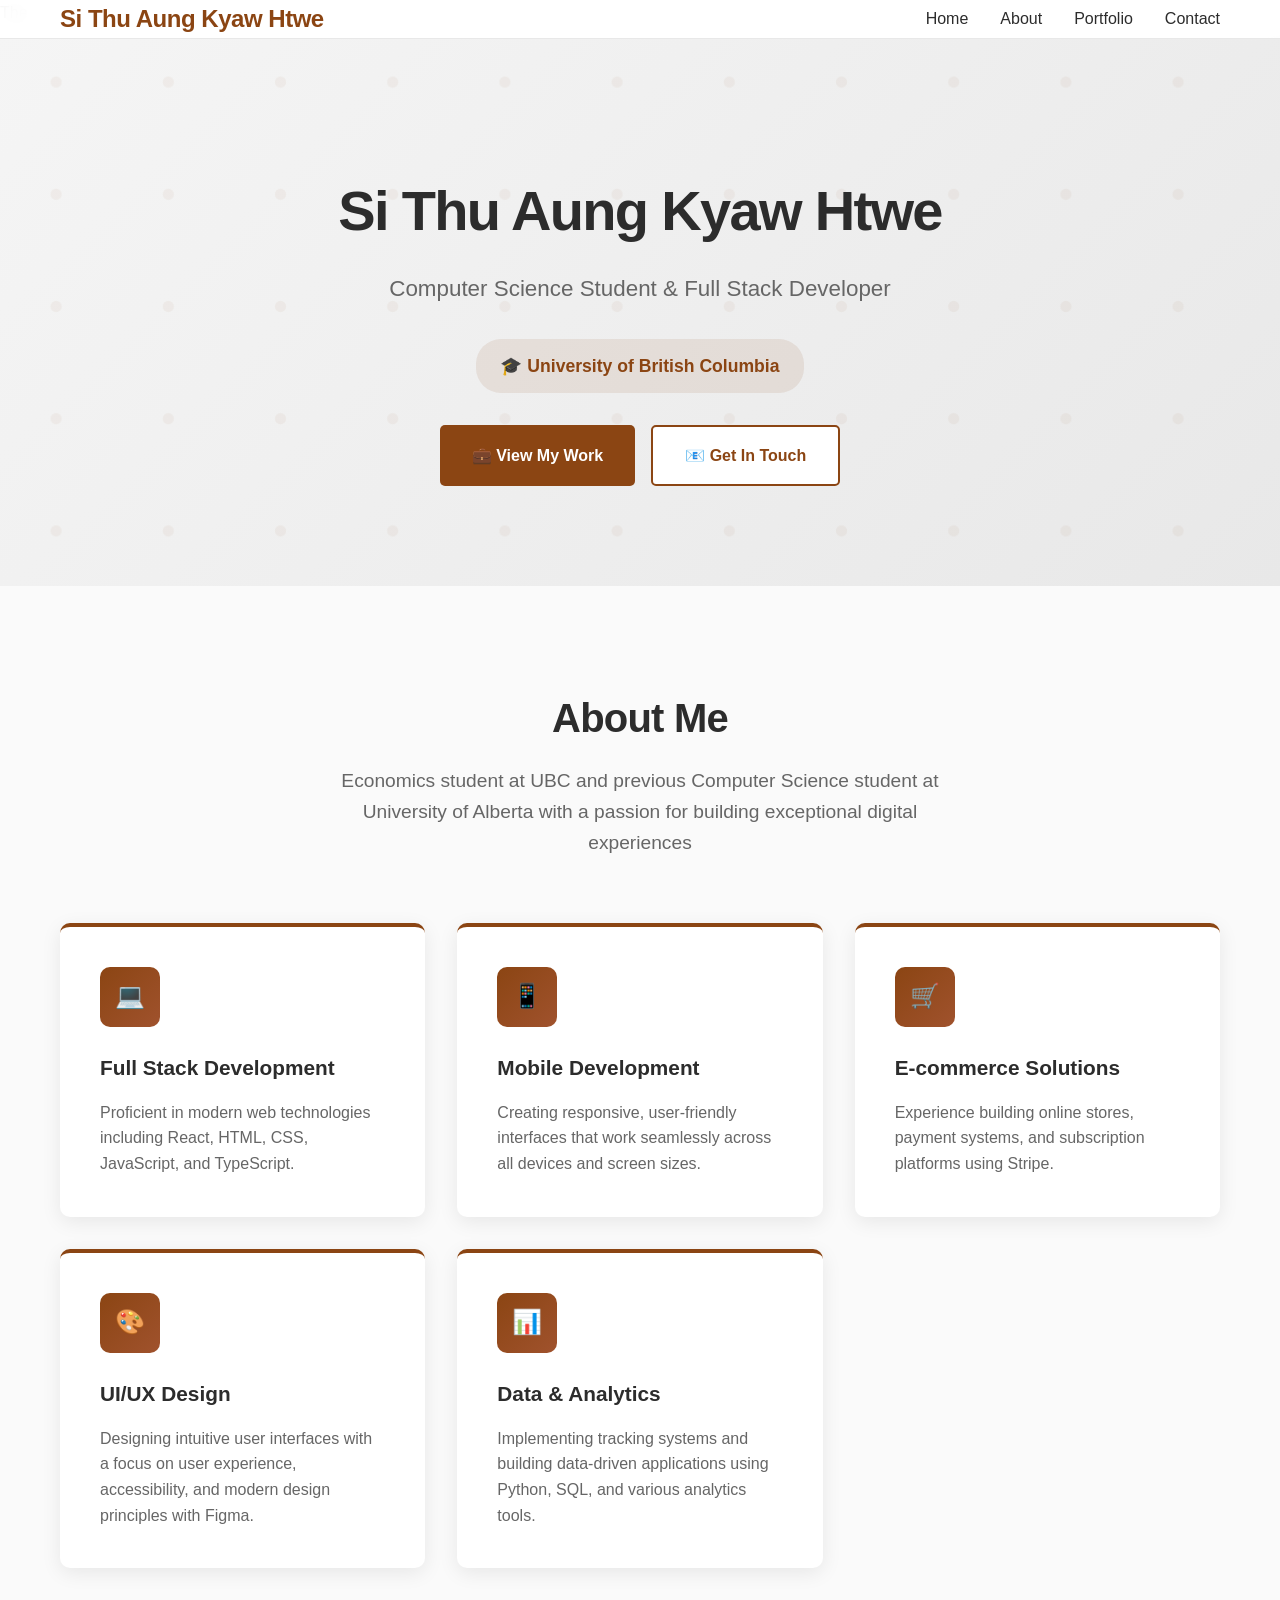
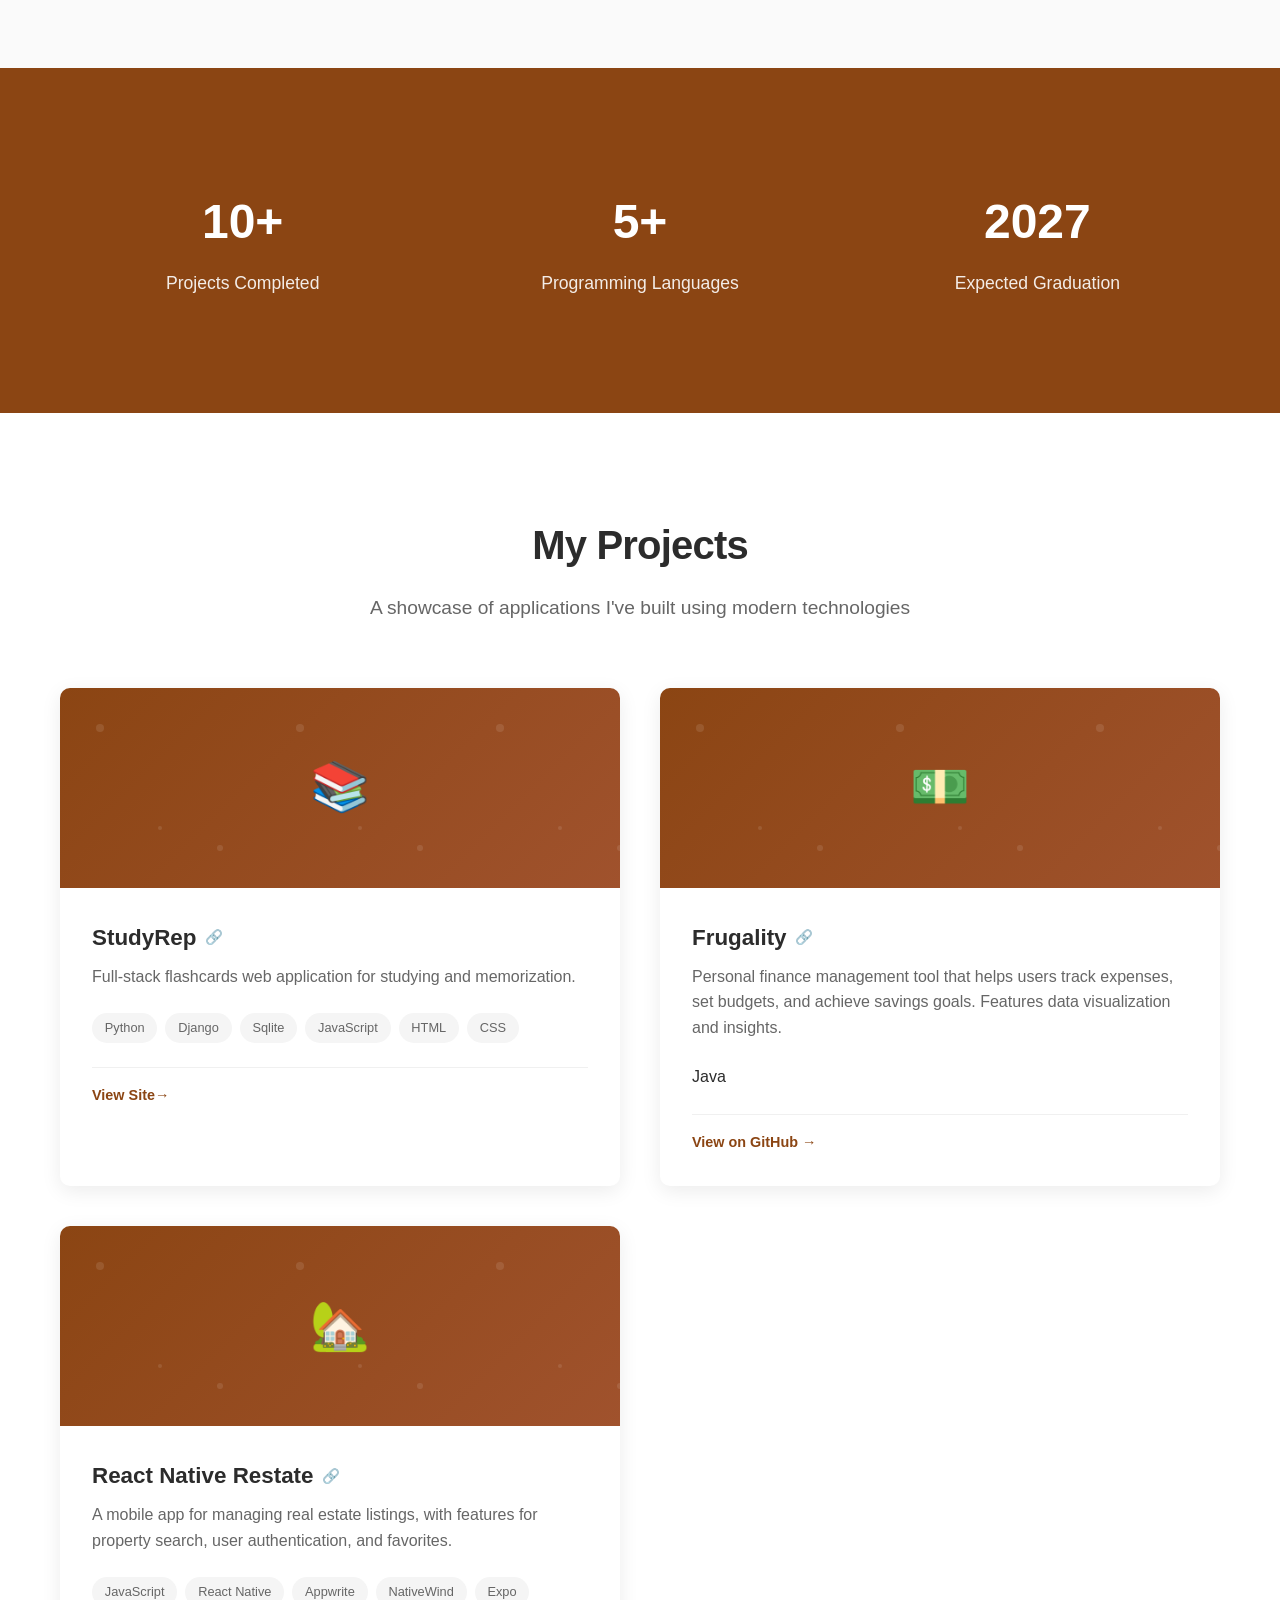
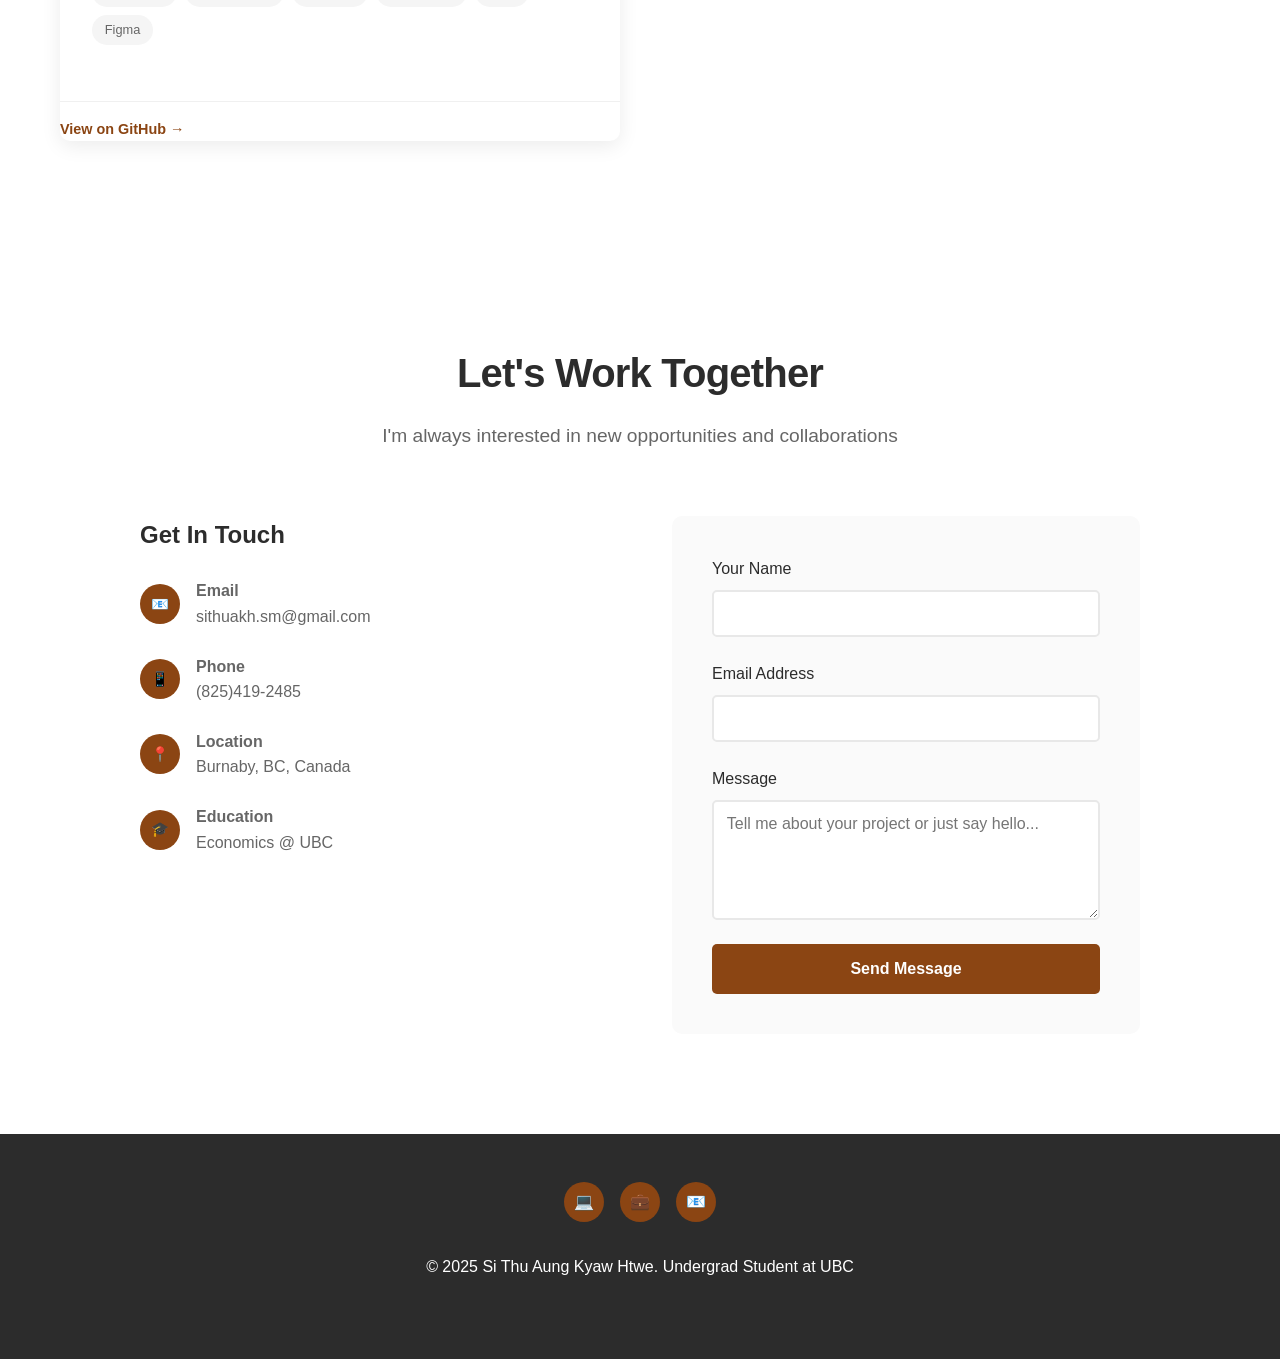
==== commit 5cbc83e2: "changed wording" ====
--- a/index.html
+++ b/index.html
@@ -55,7 +55,7 @@
                 <div class="expertise-card fade-in stagger-3">
                     <div class="expertise-icon">🛒</div>
                     <h3>E-commerce Solutions</h3>
-                    <p>Experience building online stores, payment systems, and subscription platforms using Shopify, and Stripe.</p>
+                    <p>Experience building online stores, payment systems, and subscription platforms using Stripe.</p>
                 </div>
                 <div class="expertise-card fade-in stagger-1">
                     <div class="expertise-icon">🎨</div>
